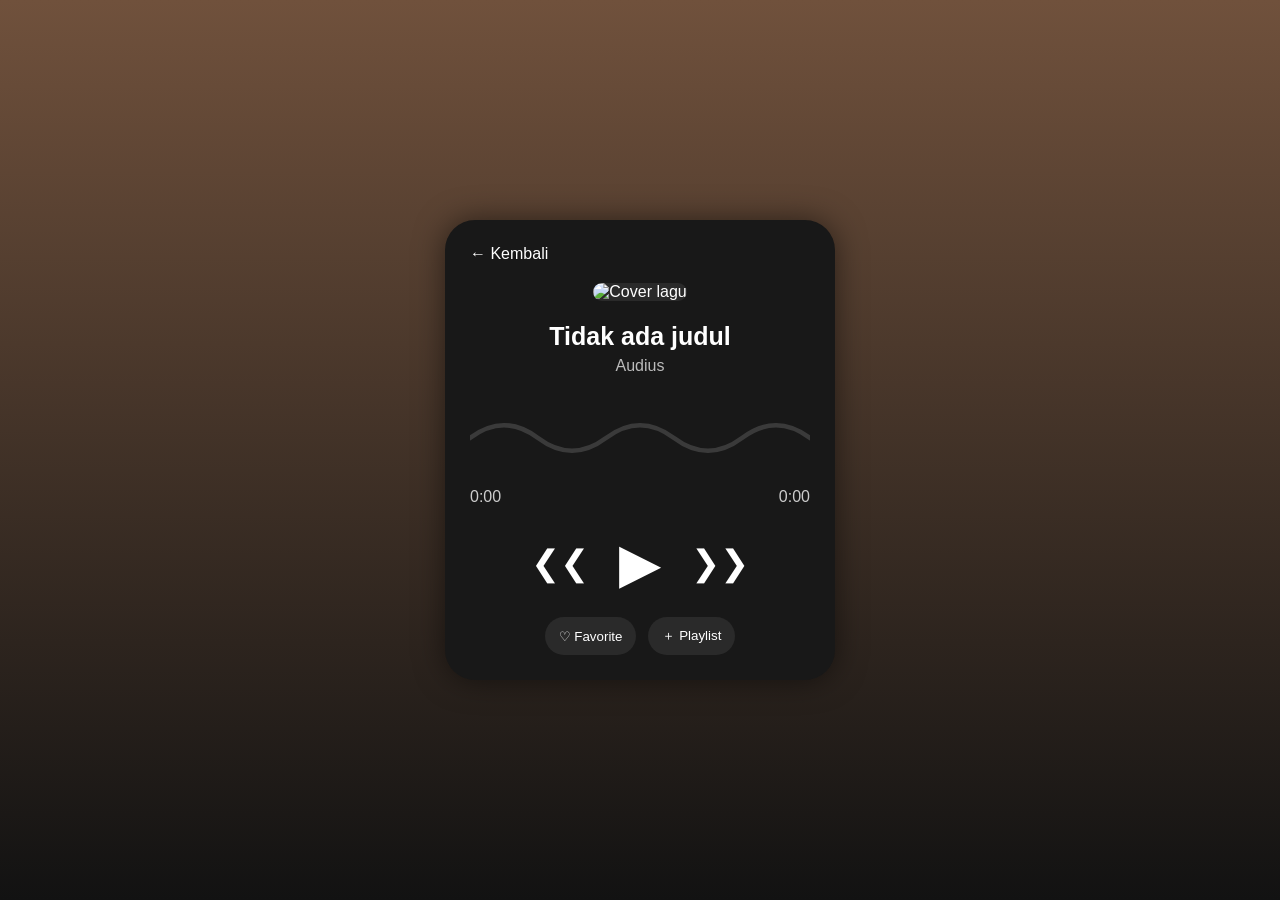
==== player.html @ d316f01d "Add files via upload" ====
<!DOCTYPE html>
<html lang="id">
<head>
  <meta charset="UTF-8">
  <meta name="viewport" content="width=device-width, initial-scale=1.0">
  <title>HIPI3 Player</title>
  <link rel="stylesheet" href="player.css">
</head>
<body>
  <div class="player-container">
    <a href="home.html" class="back-btn">← Kembali</a>

    <img id="cover" class="cover" alt="Cover lagu">
    <h1 id="title">Memuat lagu...</h1>
    <p id="artist" class="artist-text">Audius</p>

    <audio id="audio"></audio>

    <div class="wave-progress" id="waveProgress">
      <svg viewBox="0 0 600 80" class="wave-svg">
        <path id="waveBase" d="M0 40 C40 10,80 10,120 40 S200 70,240 40 S320 10,360 40 S440 70,480 40 S560 10,600 40" class="wave-base" />
        <path id="waveFill" d="M0 40 C40 10,80 10,120 40 S200 70,240 40 S320 10,360 40 S440 70,480 40 S560 10,600 40" class="wave-fill" />
      </svg>
    </div>

    <div class="time">
      <span id="current">0:00</span>
      <span id="duration">0:00</span>
    </div>

    <div class="controls">
      <button id="prev" title="Sebelumnya">❮❮</button>
      <button id="play" title="Play/Pause">▶</button>
      <button id="next" title="Berikutnya">❯❯</button>
    </div>

    <div class="extra-controls">
      <button id="favoriteBtn">♡ Favorite</button>
      <button id="playlistBtn">＋ Playlist</button>
    </div>
  </div>

  <script src="player.js"></script>
</body>
</html>
---- player.css ----
*{
  margin:0;
  padding:0;
  box-sizing:border-box;
  font-family:Arial, Helvetica, sans-serif;
}

body{
  background:linear-gradient(to bottom, #70513c, #121212);
  min-height:100vh;
  display:flex;
  justify-content:center;
  align-items:center;
  color:white;
}

.player-container{
  width:390px;
  background:#181818;
  padding:25px;
  border-radius:30px;
  box-shadow:0 0 30px rgba(0,0,0,0.5);
  text-align:center;
}

.back-btn{
  color:white;
  text-decoration:none;
  display:block;
  margin-bottom:20px;
  text-align:left;
}

.cover{
  width:100%;
  height:320px;
  object-fit:cover;
  border-radius:25px;
  margin-bottom:20px;
  background:#2a2a2a;
}

#title{
  margin-bottom:6px;
  font-size:25px;
  line-height:1.2;
}

.artist-text{
  color:#bbb;
  margin-bottom:18px;
}

.wave-progress{
  position:relative;
  width:100%;
  height:90px;
  margin-bottom:10px;
  cursor:pointer;
}

.wave-svg{
  width:100%;
  height:100%;
}

.wave-base{
  fill:none;
  stroke:rgba(255,255,255,0.15);
  stroke-width:8;
  stroke-linecap:round;
}

.wave-fill{
  fill:none;
  stroke:#ca7632;
  stroke-width:8;
  stroke-linecap:round;
  transition:0.1s linear;
}

.time{
  display:flex;
  justify-content:space-between;
  color:#ccc;
  margin-bottom:25px;
  margin-top:-5px;
}

.controls{
  display:flex;
  justify-content:center;
  align-items:center;
  gap:30px;
}

.controls button{
  border:none;
  background:none;
  color:white;
  font-size:35px;
  cursor:pointer;
  transition:0.3s;
}

.controls button:hover{
  transform:scale(1.15);
  color:#ca7632;
}

#play{
  font-size:55px;
}

.extra-controls{
  margin-top:22px;
  display:flex;
  justify-content:center;
  gap:12px;
}

.extra-controls button{
  border:none;
  padding:10px 14px;
  border-radius:20px;
  background:#2a2a2a;
  color:white;
  cursor:pointer;
  transition:0.25s;
}

.extra-controls button:hover{
  background:#ca7632;
}

.extra-controls button.active{
  background:#ca7632;
  color:white;
  box-shadow:0 0 14px rgba(202,118,50,0.45);
}

.button-error{
  color:#ca7632 !important;
}
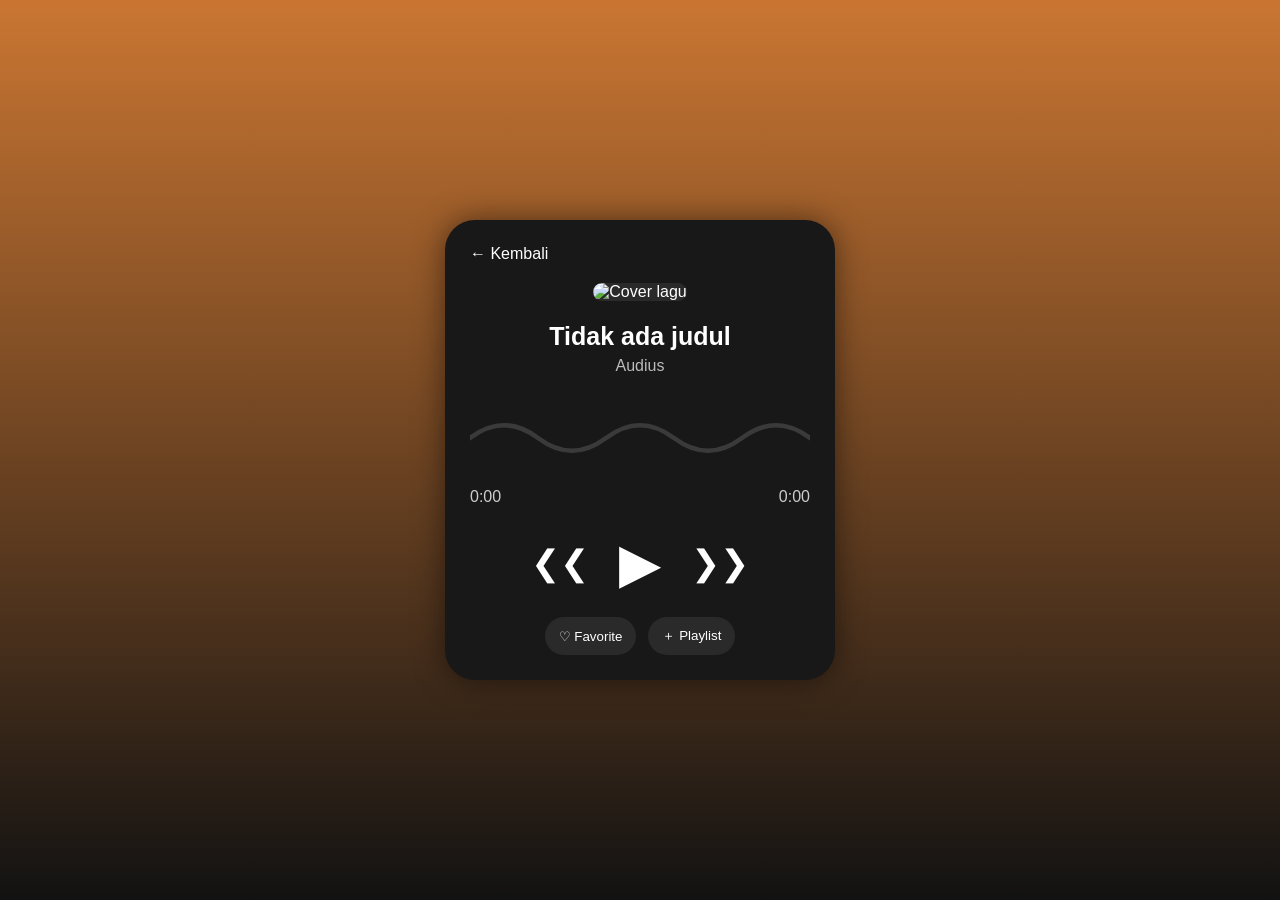
==== commit 57dce999: "Add files via upload" ====
--- a/player.html
+++ b/player.html
@@ -8,7 +8,7 @@
 </head>
 <body>
   <div class="player-container">
-    <a href="home.html" class="back-btn">← Kembali</a>
+    <a href="home.html" class="back-btn" id="backHomeBtn">← Kembali</a>
 
     <img id="cover" class="cover" alt="Cover lagu">
     <h1 id="title">Memuat lagu...</h1>
--- a/player.css
+++ b/player.css
@@ -6,7 +6,7 @@
 }
 
 body{
-  background:linear-gradient(to bottom, #70513c, #121212);
+  background:linear-gradient(to bottom, #ca7632, #121212);
   min-height:100vh;
   display:flex;
   justify-content:center;
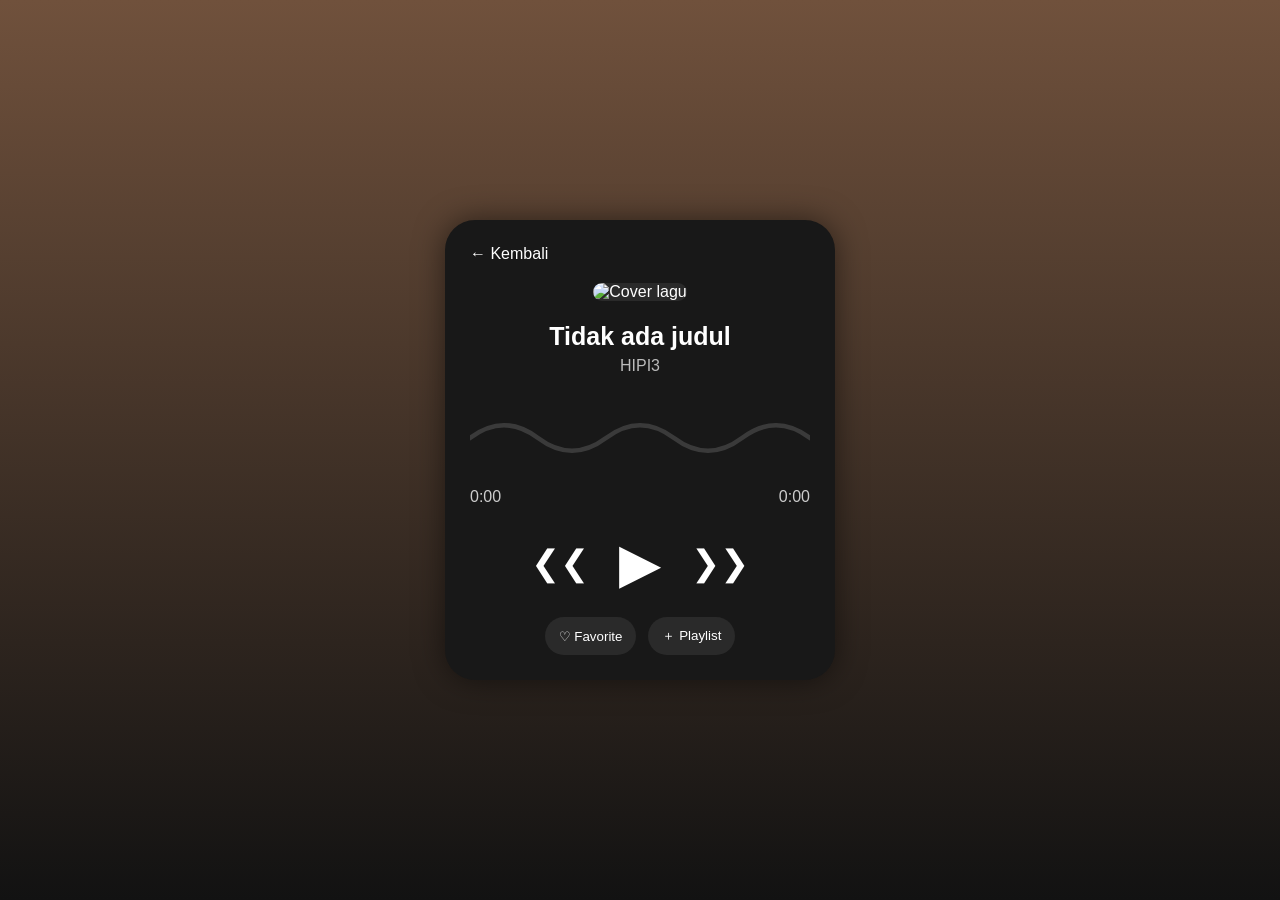
==== commit 5e21af2c: "Add files via upload" ====
--- a/player.html
+++ b/player.html
@@ -12,7 +12,7 @@
 
     <img id="cover" class="cover" alt="Cover lagu">
     <h1 id="title">Memuat lagu...</h1>
-    <p id="artist" class="artist-text">Audius</p>
+    <p id="artist" class="artist-text">HIPI3</p>
 
     <audio id="audio"></audio>
 
--- a/player.css
+++ b/player.css
@@ -6,7 +6,7 @@
 }
 
 body{
-  background:linear-gradient(to bottom, #ca7632, #121212);
+  background:linear-gradient(to bottom, #70513c, #121212);
   min-height:100vh;
   display:flex;
   justify-content:center;
